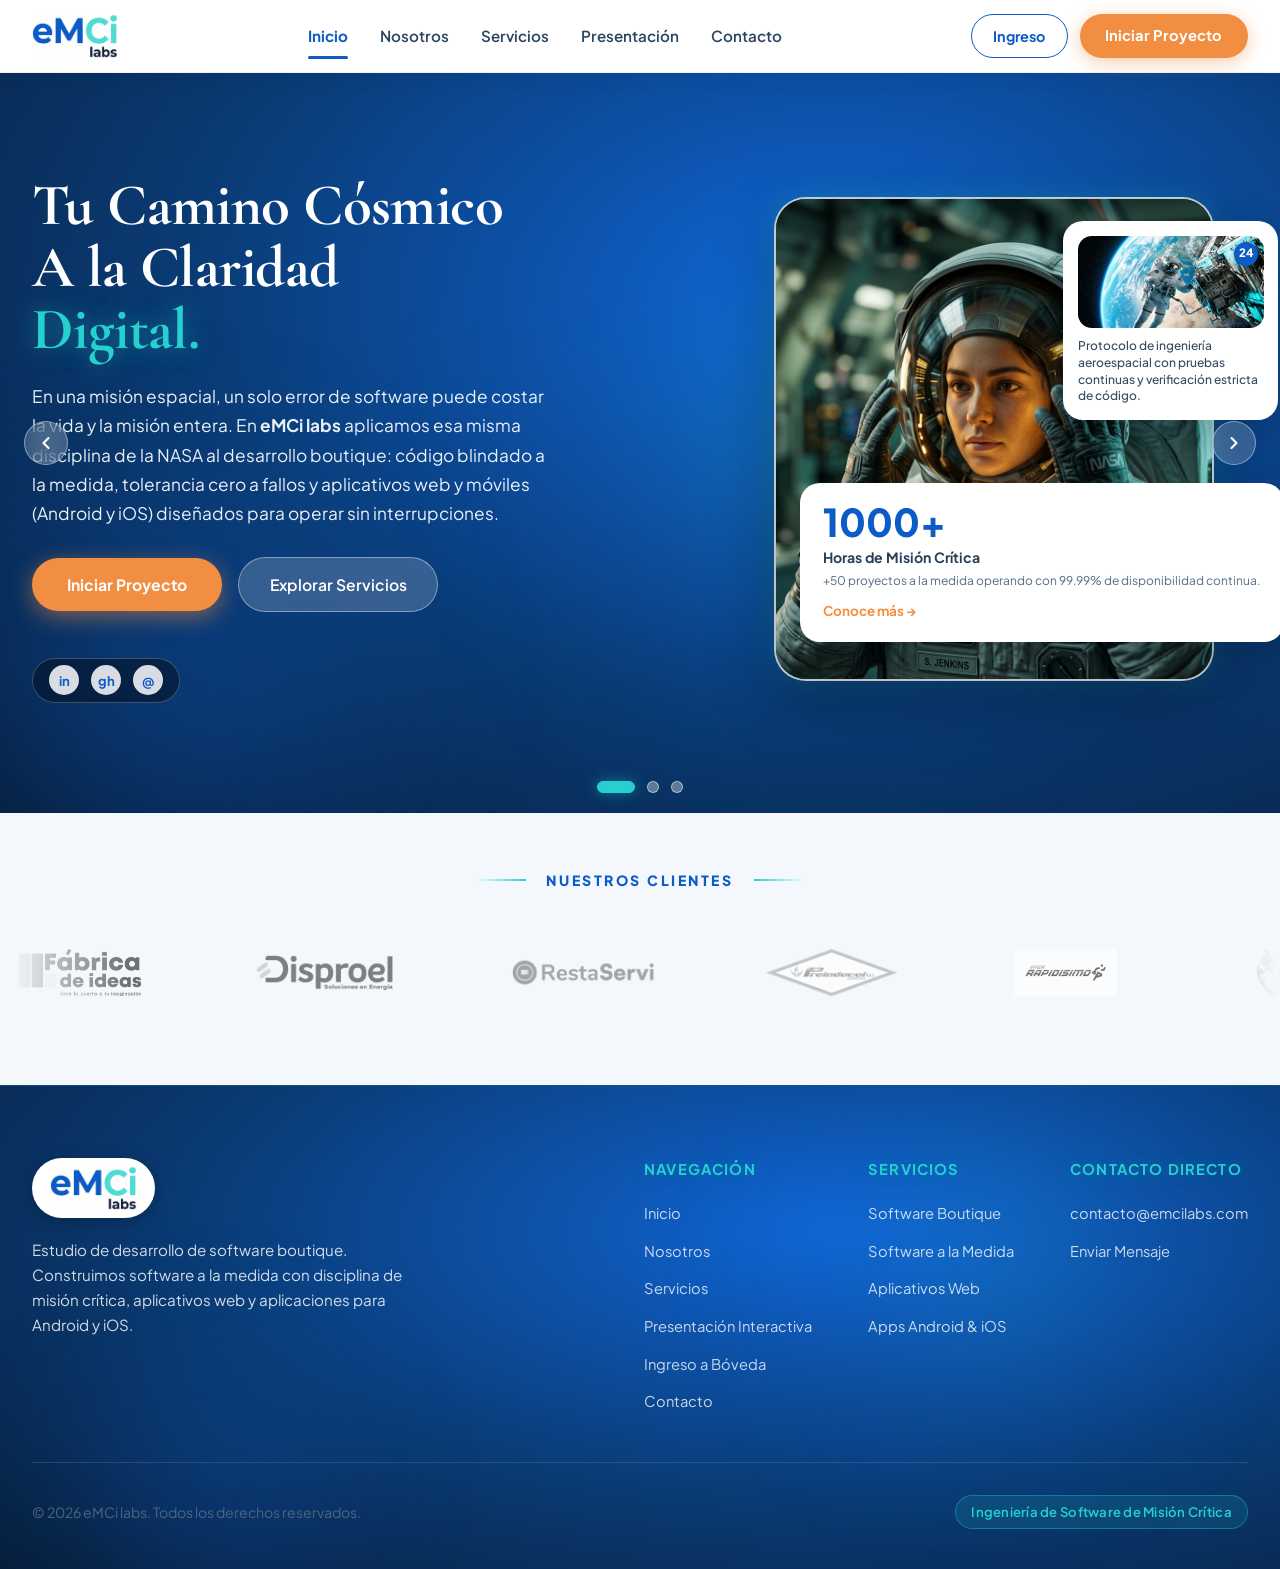
==== index.html @ bc1a3d53 "Initial commit: mclabs project files" ====
<!DOCTYPE html>
<html lang="es">
<head>
  <meta charset="UTF-8">
  <meta name="viewport" content="width=device-width, initial-scale=1.0">
  <title>eMCi labs | Tu Camino Cósmico Hacia la Claridad Digital</title>
  <meta name="description" content="Estudio de desarrollo de software boutique con estándares de misión crítica tipo NASA: desarrollo a la medida, aplicativos web y aplicaciones para Android y iOS.">
  
  <!-- Favicon -->
  <link rel="icon" type="image/png" href="assets/images/logo-tight.png">

  <!-- Google Fonts: Cormorant Garamond & Plus Jakarta Sans -->
  <link rel="preconnect" href="https://fonts.googleapis.com">
  <link rel="preconnect" href="https://fonts.gstatic.com" crossorigin>
  <link href="https://fonts.googleapis.com/css2?family=Cormorant+Garamond:ital,wght@0,600;0,700;1,400;1,600&family=Plus+Jakarta+Sans:wght@400;500;600;700;800&display=swap" rel="stylesheet">

  <!-- Hoja de estilos modular -->
  <link rel="stylesheet" href="css/styles.css">
</head>
<body>

  <!-- ==========================================
       PARTE 1: NAVEGADOR FLOTANTE (Ancho Completo)
       ========================================== -->
  <header class="site-header">
    <div class="header-container">
      <a href="index.html" class="brand-logo-pill" aria-label="eMCi labs Inicio">
        <img src="assets/images/logo-tight.png" alt="eMCi labs Logo" width="160" height="42">
      </a>

      <nav class="nav-pill-group" aria-label="Navegación principal">
        <a href="index.html" class="nav-link active">Inicio</a>
        <a href="about.html" class="nav-link">Nosotros</a>
        <a href="services.html" class="nav-link">Servicios</a>
        <a href="presentacion.html" class="nav-link">Presentación</a>
        <a href="contact.html" class="nav-link">Contacto</a>
      </nav>

      <div class="nav-cta">
        <a href="login.html" class="btn-header-login">Ingreso</a>
        <a href="contact.html" class="btn-header-warm">Iniciar Proyecto</a>
        <button class="mobile-toggle" aria-label="Abrir menú" aria-expanded="false">
          <span></span><span></span><span></span>
        </button>
      </div>
    </div>
  </header>

  <main>
    <!-- ==========================================
         PARTE 2: HERO SECTION A PANTALLA COMPLETA
         (Fondo azul y cian del logo de eMCi labs, de borde a borde)
         ========================================== -->
    <section class="hero-full-screen" aria-label="Hero Carousel">
      
      <!-- Controles de Flecha Slider -->
      <button class="slider-arrow-btn slider-btn-prev" aria-label="Slide anterior">
        <svg width="20" height="20" viewBox="0 0 24 24" fill="none" stroke="currentColor" stroke-width="2.5" stroke-linecap="round" stroke-linejoin="round">
          <polyline points="15 18 9 12 15 6"></polyline>
        </svg>
      </button>

      <button class="slider-arrow-btn slider-btn-next" aria-label="Siguiente slide">
        <svg width="20" height="20" viewBox="0 0 24 24" fill="none" stroke="currentColor" stroke-width="2.5" stroke-linecap="round" stroke-linejoin="round">
          <polyline points="9 18 15 12 9 6"></polyline>
        </svg>
      </button>

      <!-- Slider Track -->
      <div class="hero-slider-track">

        <!-- SLIDE 1: Disciplina Espacial NASA (Tu Camino Cósmico) -->
        <div class="hero-slide active" data-index="0">
          <div class="container">
            <div class="hero-grid">
              
              <!-- Columna Izquierda: Tipografía Editorial & Colores del Logo -->
              <div class="hero-text-block">
                <h1 class="hero-editorial-headline">
                  <span>Tu Camino Cósmico</span>
                  <span>A la Claridad <span class="highlight-cyan">Digital.</span></span>
                </h1>

                <p class="hero-description">
                  En una misión espacial, un solo error de software puede costar la vida y la misión entera. En <strong>eMCi labs</strong> aplicamos esa misma disciplina de la NASA al desarrollo boutique: código blindado a la medida, tolerancia cero a fallos y aplicativos web y móviles (Android y iOS) diseñados para operar sin interrupciones.
                </p>

                <div class="hero-actions">
                  <a href="contact.html" class="btn-primary-warm">Iniciar Proyecto</a>
                  <a href="services.html" class="btn-glass-light">Explorar Servicios</a>
                </div>

                <!-- Píldora Flotante Inferior Izquierda con Canales Directos -->
                <div class="hero-social-pill">
                  <a href="https://linkedin.com" target="_blank" rel="noopener" class="social-circle-link" title="LinkedIn">in</a>
                  <a href="https://github.com" target="_blank" rel="noopener" class="social-circle-link" title="GitHub">gh</a>
                  <a href="mailto:contacto@emcilabs.com" class="social-circle-link" title="Email directo">@</a>
                </div>
              </div>

              <!-- Columna Derecha: Astronauta & Tarjetas Flotantes -->
              <div class="hero-visual-stage">
                
                <!-- Floating Card Superior Derecha: Spacewalk + Badge 24 -->
                <div class="glass-floating-card card-top-right">
                  <div class="card-top-right-inner">
                    <div class="card-thumb-wrapper">
                      <img src="assets/images/space-thumb.jpg" alt="Misión Espacial NASA" width="180" height="92">
                      <span class="card-badge-counter">24</span>
                    </div>
                    <p class="card-desc">Protocolo de ingeniería aeroespacial con pruebas continuas y verificación estricta de código.</p>
                  </div>
                </div>

                <!-- Astronauta en Traje Blanco y Manos en Casco -->
                <div class="astronaut-frame">
                  <img src="assets/images/hero-astronaut.jpg" alt="Ingeniería y Desarrollo de Software Boutique con Estándares NASA" width="440" height="480">
                </div>

                <!-- Floating Card Inferior Derecha: 1000+ Stat -->
                <div class="glass-floating-card card-bottom-right">
                  <div class="card-stat-number">1000+</div>
                  <div class="card-stat-label">Horas de Misión Crítica</div>
                  <p class="card-stat-desc">+50 proyectos a la medida operando con 99.99% de disponibilidad continua.</p>
                  <a href="about.html" class="card-stat-link">Conoce más →</a>
                </div>

              </div>

            </div>
          </div>
        </div>

        <!-- SLIDE 2: ¿Qué es Ingeniería Boutique? -->
        <div class="hero-slide" data-index="1">
          <div class="container">
            <div class="hero-grid">
              
              <!-- Columna Izquierda: Definición e Impacto de Ingeniería Boutique -->
              <div class="hero-text-block">
                <h1 class="hero-editorial-headline">
                  <span>¿Qué es la</span>
                  <span>Ingeniería <span class="highlight-cyan">Boutique?</span></span>
                </h1>

                <p class="hero-description">
                  A diferencia de las 'fábricas de software' masivas con plantillas genéricas y alta rotación de desarrolladores juniors, la <strong>ingeniería boutique</strong> es desarrollo artesanal de alto calibre: arquitectura diseñada desde cero para tu negocio, ingenieros senior asignados directamente a tu visión, código limpio sin deuda técnica y total soberanía de tu propiedad intelectual.
                </p>

                <div class="hero-actions">
                  <a href="about.html" class="btn-primary-warm">Conocer el Modelo</a>
                  <a href="services.html" class="btn-glass-light">Ver Servicios</a>
                </div>

                <!-- Píldora Flotante Inferior Izquierda con Canales Directos -->
                <div class="hero-social-pill">
                  <a href="https://linkedin.com" target="_blank" rel="noopener" class="social-circle-link" title="LinkedIn">in</a>
                  <a href="https://github.com" target="_blank" rel="noopener" class="social-circle-link" title="GitHub">gh</a>
                  <a href="mailto:contacto@emcilabs.com" class="social-circle-link" title="Email directo">@</a>
                </div>
              </div>

              <!-- Columna Derecha: Arquitectura Boutique & Tarjetas Flotantes -->
              <div class="hero-visual-stage">
                
                <!-- Floating Card Superior Derecha: Atención 1 a 1 -->
                <div class="glass-floating-card card-top-right">
                  <div class="card-top-right-inner">
                    <div class="card-thumb-wrapper">
                      <img src="assets/images/landing-mockup.jpg" alt="Artesanía y Arquitectura de Software" width="180" height="92">
                      <span class="card-badge-counter">1:1</span>
                    </div>
                    <p class="card-desc">Atención directa y exclusiva: sin intermediarios ni tercerización oculta.</p>
                  </div>
                </div>

                <!-- Imagen Representativa: Arquitectura Boutique de Software -->
                <div class="astronaut-frame">
                  <img src="assets/images/hero-boutique.jpg" alt="Ingeniería Boutique de Software eMCi labs" width="440" height="480">
                </div>

                <!-- Floating Card Inferior Derecha: 100% Senior -->
                <div class="glass-floating-card card-bottom-right">
                  <div class="card-stat-number">100%</div>
                  <div class="card-stat-label">Talento Senior Dedicado</div>
                  <p class="card-stat-desc">Arquitecturas concebidas para escalar a millones de usuarios sin reescribir código.</p>
                  <a href="about.html" class="card-stat-link">Explorar Diferenciadores →</a>
                </div>

              </div>

            </div>
          </div>
        </div>

        <!-- SLIDE 3: Laboratorio de Creación de Aplicaciones -->
        <div class="hero-slide" data-index="2">
          <div class="container">
            <div class="hero-grid">
              
              <!-- Columna Izquierda: Laboratorio de Creación & Experimentación -->
              <div class="hero-text-block">
                <h1 class="hero-editorial-headline">
                  <span>Laboratorio de</span>
                  <span>Creación de <span class="highlight-cyan">Aplicaciones.</span></span>
                </h1>

                <p class="hero-description">
                  En <strong>eMCi labs</strong> funcionamos como un laboratorio vivo de programación avanzada: investigamos, prototipamos y forjamos aplicaciones móviles (Android e iOS) y plataformas web interactivas. Convertimos requerimientos de alta complejidad en productos digitales estables, veloces y listos para producción.
                </p>

                <div class="hero-actions">
                  <a href="contact.html" class="btn-primary-warm">Crear mi Aplicación</a>
                  <a href="services.html" class="btn-glass-light">Nuestras Tecnologías</a>
                </div>

                <!-- Píldora Flotante Inferior Izquierda con Canales Directos -->
                <div class="hero-social-pill">
                  <a href="https://linkedin.com" target="_blank" rel="noopener" class="social-circle-link" title="LinkedIn">in</a>
                  <a href="https://github.com" target="_blank" rel="noopener" class="social-circle-link" title="GitHub">gh</a>
                  <a href="mailto:contacto@emcilabs.com" class="social-circle-link" title="Email directo">@</a>
                </div>
              </div>

              <!-- Columna Derecha: Laboratorio de Programación & Visual Stage -->
              <div class="hero-visual-stage">
                
                <!-- Floating Card Superior Derecha: Mobile & Code Lab -->
                <div class="glass-floating-card card-top-right">
                  <div class="card-top-right-inner">
                    <div class="card-thumb-wrapper">
                      <img src="assets/images/lab-thumb.jpg" alt="Laboratorio de Aplicaciones Móviles" width="180" height="92">
                      <span class="card-badge-counter">LAB</span>
                    </div>
                    <p class="card-desc">Prototipado rápido y arquitecturas reactivas en entornos nativos e híbridos.</p>
                  </div>
                </div>

                <!-- Imagen Representativa: Laboratorio de Software eMCi labs -->
                <div class="astronaut-frame">
                  <img src="assets/images/hero-lab.jpg" alt="Laboratorio de Creación de Aplicaciones eMCi labs" width="440" height="480">
                </div>

                <!-- Floating Card Inferior Derecha: 10x Velocidad & Calidad -->
                <div class="glass-floating-card card-bottom-right">
                  <div class="card-stat-number">10x</div>
                  <div class="card-stat-label">Ciclo de Prototipado</div>
                  <p class="card-stat-desc">De la hipótesis al aplicativo funcional con pruebas unitarias y de estrés automatizadas.</p>
                  <a href="services.html" class="card-stat-link">Explorar Laboratorio →</a>
                </div>

              </div>

            </div>
          </div>
        </div>

      </div>

      <!-- Indicadores de Posición (Dots) -->
      <div class="slider-dots-container" role="tablist" aria-label="Diapositivas de Hero">
        <button class="slider-dot active" data-slide="0" role="tab" aria-selected="true" aria-label="Slide 1: Tu Camino Cósmico"></button>
        <button class="slider-dot" data-slide="1" role="tab" aria-selected="false" aria-label="Slide 2: ¿Qué es Ingeniería Boutique?"></button>
        <button class="slider-dot" data-slide="2" role="tab" aria-selected="false" aria-label="Slide 3: Laboratorio de Creación de Aplicaciones"></button>
      </div>

    </section>

    <!-- ==========================================
         PARTE 3: NUESTROS CLIENTES (6 logos de assets/logos/)
         ========================================== -->
    <section id="clients" class="clients-section">
      <div class="container">
        <div class="clients-title">NUESTROS CLIENTES</div>
      </div>

      <!-- Infinite Sliding Track de lado a lado -->
      <div class="clients-slider-wrapper" aria-label="Clientes y Alianzas de eMCi labs">
        <div class="clients-track">
          <!-- Primer grupo de 6 logos -->
          <div class="clients-group">
            <div class="client-card" title="Fábrica de Ideas">
              <img src="assets/logos/logo1.png" alt="Fábrica de Ideas" loading="lazy">
            </div>
            <div class="client-card" title="Disproel">
              <img src="assets/logos/logo2.png" alt="Disproel" loading="lazy">
            </div>
            <div class="client-card" title="RestaServi">
              <img src="assets/logos/logo3.png" alt="RestaServi" loading="lazy">
            </div>
            <div class="client-card" title="Preinducol">
              <img src="assets/logos/logo4.png" alt="Preinducol" loading="lazy">
            </div>
            <div class="client-card" title="Rapidísimo">
              <img src="assets/logos/logo5.png" alt="Rapidísimo" loading="lazy">
            </div>
            <div class="client-card" title="Soberana">
              <img src="assets/logos/logo6.jpg" alt="Soberana" loading="lazy">
            </div>
          </div>

          <!-- Segundo grupo idéntico para loop continuo sin saltos -->
          <div class="clients-group" aria-hidden="true">
            <div class="client-card" title="Fábrica de Ideas">
              <img src="assets/logos/logo1.png" alt="Fábrica de Ideas" loading="lazy">
            </div>
            <div class="client-card" title="Disproel">
              <img src="assets/logos/logo2.png" alt="Disproel" loading="lazy">
            </div>
            <div class="client-card" title="RestaServi">
              <img src="assets/logos/logo3.png" alt="RestaServi" loading="lazy">
            </div>
            <div class="client-card" title="Preinducol">
              <img src="assets/logos/logo4.png" alt="Preinducol" loading="lazy">
            </div>
            <div class="client-card" title="Rapidísimo">
              <img src="assets/logos/logo5.png" alt="Rapidísimo" loading="lazy">
            </div>
            <div class="client-card" title="Soberana">
              <img src="assets/logos/logo6.jpg" alt="Soberana" loading="lazy">
            </div>
          </div>
        </div>
      </div>
    </section>
  </main>

  <!-- ==========================================
       PARTE 4: FOOTER (Limpio y corporativo)
       ========================================== -->
  <footer class="site-footer">
    <div class="container">
      <div class="footer-top">
        <div class="footer-brand">
          <a href="index.html" class="brand-logo-pill" aria-label="eMCi labs Inicio">
            <img src="assets/images/logo-tight.png" alt="eMCi labs Logo" width="150" height="40">
          </a>
          <p>Estudio de desarrollo de software boutique. Construimos software a la medida con disciplina de misión crítica, aplicativos web y aplicaciones para Android y iOS.</p>
        </div>

        <div class="footer-links-group">
          <div class="footer-col">
            <h5>Navegación</h5>
            <ul>
              <li><a href="index.html">Inicio</a></li>
              <li><a href="about.html">Nosotros</a></li>
              <li><a href="services.html">Servicios</a></li>
              <li><a href="presentacion.html">Presentación Interactiva</a></li>
              <li><a href="login.html">Ingreso a Bóveda</a></li>
              <li><a href="contact.html">Contacto</a></li>
            </ul>
          </div>

          <div class="footer-col">
            <h5>Servicios</h5>
            <ul>
              <li><a href="services.html">Software Boutique</a></li>
              <li><a href="services.html">Software a la Medida</a></li>
              <li><a href="services.html">Aplicativos Web</a></li>
              <li><a href="services.html">Apps Android &amp; iOS</a></li>
            </ul>
          </div>

          <div class="footer-col">
            <h5>Contacto Directo</h5>
            <ul>
              <li><a href="mailto:contacto@emcilabs.com">contacto@emcilabs.com</a></li>
              <li><a href="contact.html">Enviar Mensaje</a></li>
            </ul>
          </div>
        </div>
      </div>

      <div class="footer-bottom">
        <p>&copy; 2026 eMCi labs. Todos los derechos reservados.</p>
        <div class="footer-badge">
          Ingeniería de Software de Misión Crítica
        </div>
      </div>
    </div>
  </footer>

  <script defer src="js/main.js"></script>
</body>
</html>
---- css/styles.css ----
/* ==========================================================================
   eMCi labs - Master Modular Stylesheet
   Importing each module cleanly and separately
   ========================================================================== */

@import './variables.css';
@import './base.css';
@import './navbar.css';
@import './hero.css';
@import './clients.css';
@import './about.css';
@import './services.css';
@import './contact.css';
@import './footer.css';
@import './portal.css';
@import './presentations.css';
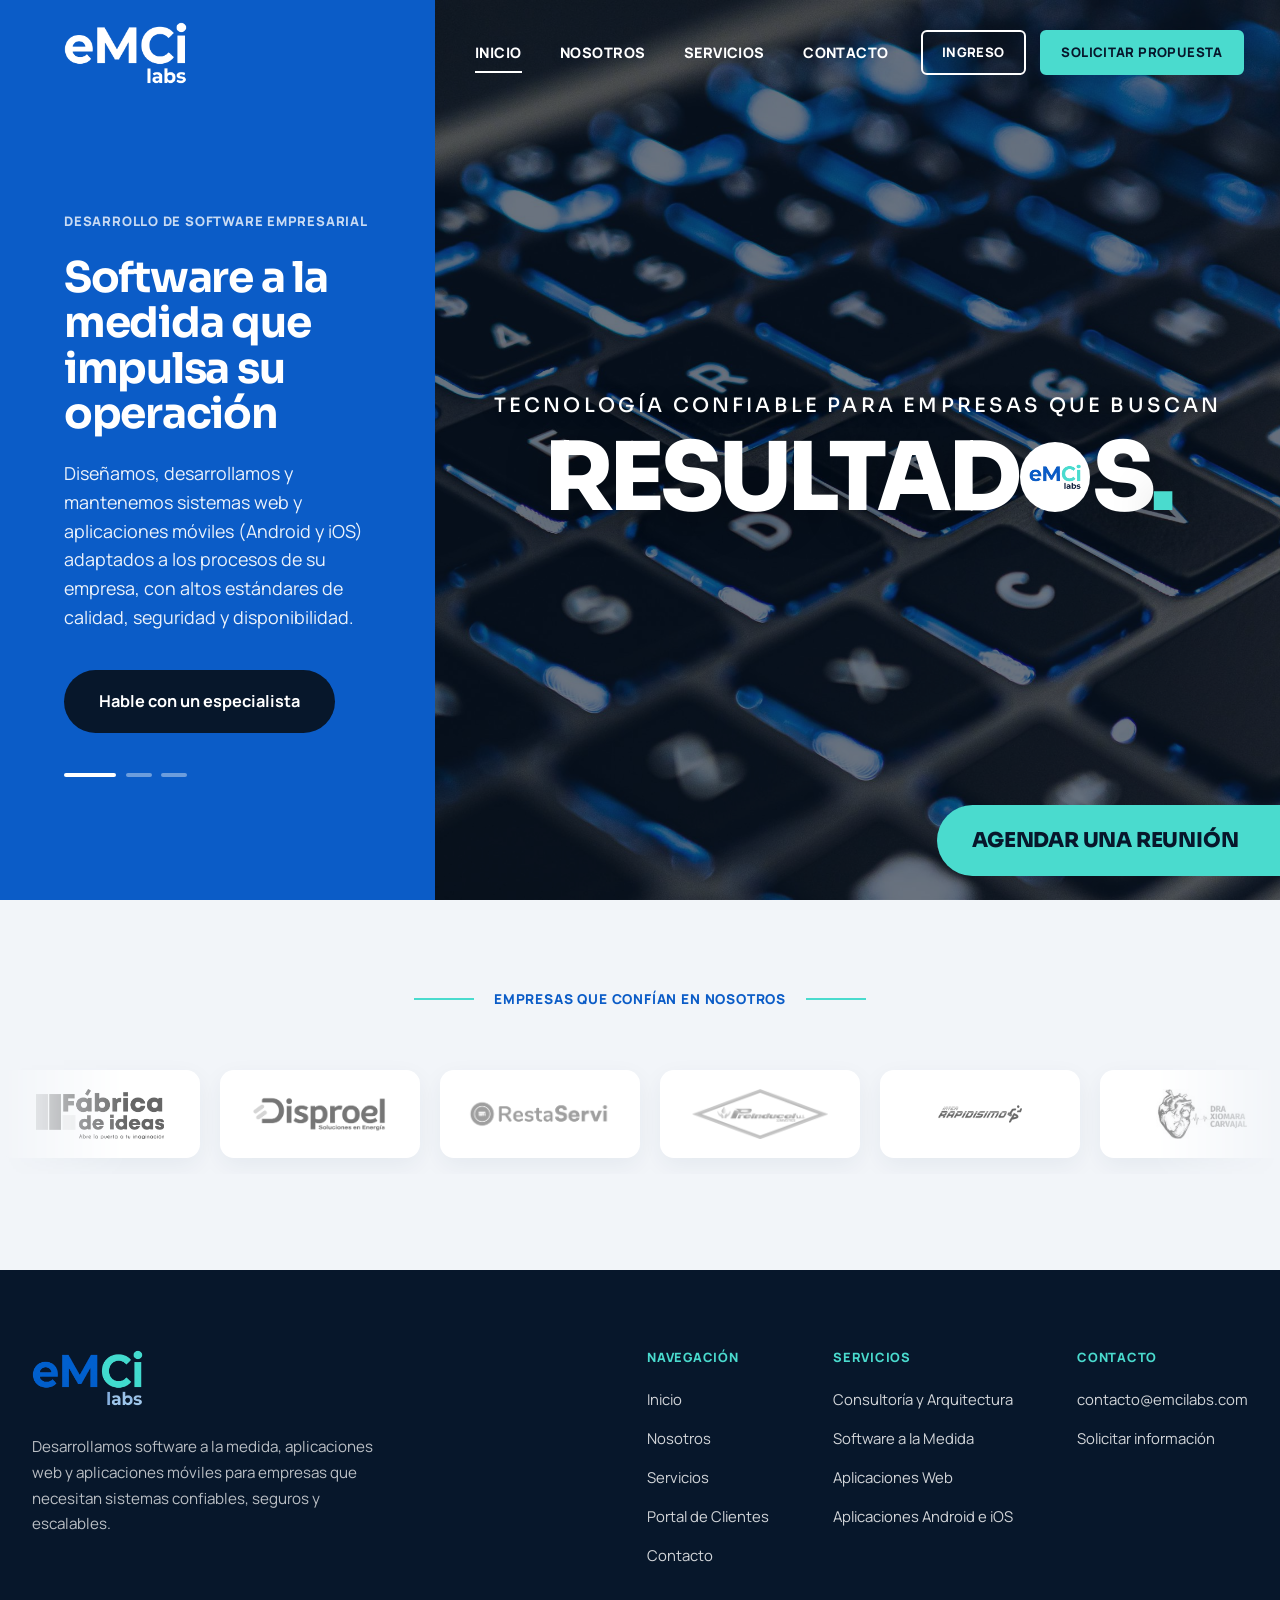
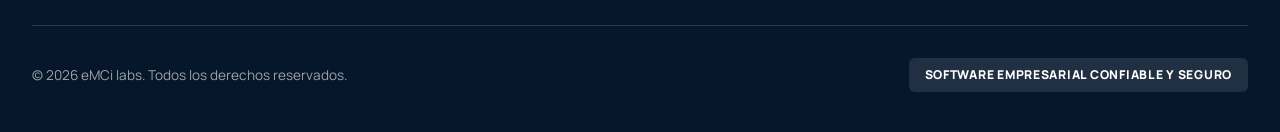
==== commit 87933433: "1" ====
--- a/index.html
+++ b/index.html
@@ -3,42 +3,38 @@
 <head>
   <meta charset="UTF-8">
   <meta name="viewport" content="width=device-width, initial-scale=1.0">
-  <title>eMCi labs | Tu Camino Cósmico Hacia la Claridad Digital</title>
-  <meta name="description" content="Estudio de desarrollo de software boutique con estándares de misión crítica tipo NASA: desarrollo a la medida, aplicativos web y aplicaciones para Android y iOS.">
+  <title>eMCi labs | Desarrollo de Software Empresarial a la Medida</title>
+  <meta name="description" content="eMCi labs desarrolla software a la medida, aplicaciones web y aplicaciones móviles (Android y iOS) para empresas que necesitan sistemas confiables, seguros y escalables.">
   
   <!-- Favicon -->
   <link rel="icon" type="image/png" href="assets/images/logo-tight.png">
 
-  <!-- Google Fonts: Cormorant Garamond & Plus Jakarta Sans -->
+  <!-- Google Fonts: Sora (display) & Manrope (texto) -->
   <link rel="preconnect" href="https://fonts.googleapis.com">
   <link rel="preconnect" href="https://fonts.gstatic.com" crossorigin>
-  <link href="https://fonts.googleapis.com/css2?family=Cormorant+Garamond:ital,wght@0,600;0,700;1,400;1,600&family=Plus+Jakarta+Sans:wght@400;500;600;700;800&display=swap" rel="stylesheet">
+  <link href="https://fonts.googleapis.com/css2?family=Sora:wght@200;300;400;500;600;700&family=Manrope:wght@300;400;500;600;700;800&display=swap" rel="stylesheet">
 
   <!-- Hoja de estilos modular -->
   <link rel="stylesheet" href="css/styles.css">
 </head>
 <body>
 
-  <!-- ==========================================
-       PARTE 1: NAVEGADOR FLOTANTE (Ancho Completo)
-       ========================================== -->
-  <header class="site-header">
+  <header class="site-header site-header--split">
     <div class="header-container">
       <a href="index.html" class="brand-logo-pill" aria-label="eMCi labs Inicio">
-        <img src="assets/images/logo-tight.png" alt="eMCi labs Logo" width="160" height="42">
+        <img class="logo-img logo-for-dark" src="assets/images/logo-blanco.png" alt="eMCi labs" width="800" height="402"><img class="logo-img logo-for-light" src="assets/images/logo-claro.png" alt="" aria-hidden="true" width="800" height="396">
       </a>
 
       <nav class="nav-pill-group" aria-label="Navegación principal">
         <a href="index.html" class="nav-link active">Inicio</a>
         <a href="about.html" class="nav-link">Nosotros</a>
         <a href="services.html" class="nav-link">Servicios</a>
-        <a href="presentacion.html" class="nav-link">Presentación</a>
         <a href="contact.html" class="nav-link">Contacto</a>
       </nav>
 
       <div class="nav-cta">
         <a href="login.html" class="btn-header-login">Ingreso</a>
-        <a href="contact.html" class="btn-header-warm">Iniciar Proyecto</a>
+        <a href="contact.html" class="btn-header">Solicitar Propuesta</a>
         <button class="mobile-toggle" aria-label="Abrir menú" aria-expanded="false">
           <span></span><span></span><span></span>
         </button>
@@ -48,220 +44,78 @@
 
   <main>
     <!-- ==========================================
-         PARTE 2: HERO SECTION A PANTALLA COMPLETA
-         (Fondo azul y cian del logo de eMCi labs, de borde a borde)
+         PARTE 1: HERO DIVIDIDO
+         Panel azul con el mensaje (izquierda) + foto con frase protagonista y esfera (derecha)
          ========================================== -->
-    <section class="hero-full-screen" aria-label="Hero Carousel">
-      
-      <!-- Controles de Flecha Slider -->
-      <button class="slider-arrow-btn slider-btn-prev" aria-label="Slide anterior">
-        <svg width="20" height="20" viewBox="0 0 24 24" fill="none" stroke="currentColor" stroke-width="2.5" stroke-linecap="round" stroke-linejoin="round">
-          <polyline points="15 18 9 12 15 6"></polyline>
-        </svg>
-      </button>
-
-      <button class="slider-arrow-btn slider-btn-next" aria-label="Siguiente slide">
-        <svg width="20" height="20" viewBox="0 0 24 24" fill="none" stroke="currentColor" stroke-width="2.5" stroke-linecap="round" stroke-linejoin="round">
-          <polyline points="9 18 15 12 9 6"></polyline>
-        </svg>
-      </button>
-
-      <!-- Slider Track -->
-      <div class="hero-slider-track">
-
-        <!-- SLIDE 1: Disciplina Espacial NASA (Tu Camino Cósmico) -->
-        <div class="hero-slide active" data-index="0">
-          <div class="container">
-            <div class="hero-grid">
-              
-              <!-- Columna Izquierda: Tipografía Editorial & Colores del Logo -->
-              <div class="hero-text-block">
-                <h1 class="hero-editorial-headline">
-                  <span>Tu Camino Cósmico</span>
-                  <span>A la Claridad <span class="highlight-cyan">Digital.</span></span>
-                </h1>
-
-                <p class="hero-description">
-                  En una misión espacial, un solo error de software puede costar la vida y la misión entera. En <strong>eMCi labs</strong> aplicamos esa misma disciplina de la NASA al desarrollo boutique: código blindado a la medida, tolerancia cero a fallos y aplicativos web y móviles (Android y iOS) diseñados para operar sin interrupciones.
-                </p>
-
-                <div class="hero-actions">
-                  <a href="contact.html" class="btn-primary-warm">Iniciar Proyecto</a>
-                  <a href="services.html" class="btn-glass-light">Explorar Servicios</a>
-                </div>
-
-                <!-- Píldora Flotante Inferior Izquierda con Canales Directos -->
-                <div class="hero-social-pill">
-                  <a href="https://linkedin.com" target="_blank" rel="noopener" class="social-circle-link" title="LinkedIn">in</a>
-                  <a href="https://github.com" target="_blank" rel="noopener" class="social-circle-link" title="GitHub">gh</a>
-                  <a href="mailto:contacto@emcilabs.com" class="social-circle-link" title="Email directo">@</a>
-                </div>
+    <section class="hero-full-screen hero-split" aria-label="Hero Carousel">
+
+      <!-- Panel de color: mensajes rotativos -->
+      <div class="hero-panel">
+        <div class="hero-slider-track">
+
+          <!-- SLIDE 1 -->
+          <div class="hero-slide active" data-index="0">
+            <div class="hero-text-block">
+              <p class="hero-eyebrow">Desarrollo de software empresarial</p>
+              <h1 class="hero-editorial-headline">Software a la medida que impulsa su operación</h1>
+              <p class="hero-description">
+                Diseñamos, desarrollamos y mantenemos sistemas web y aplicaciones móviles (Android y iOS) adaptados a los procesos de su empresa, con altos estándares de calidad, seguridad y disponibilidad.
+              </p>
+              <div class="hero-actions">
+                <a href="contact.html" class="btn-primary-warm">Hable con un especialista</a>
               </div>
-
-              <!-- Columna Derecha: Astronauta & Tarjetas Flotantes -->
-              <div class="hero-visual-stage">
-                
-                <!-- Floating Card Superior Derecha: Spacewalk + Badge 24 -->
-                <div class="glass-floating-card card-top-right">
-                  <div class="card-top-right-inner">
-                    <div class="card-thumb-wrapper">
-                      <img src="assets/images/space-thumb.jpg" alt="Misión Espacial NASA" width="180" height="92">
-                      <span class="card-badge-counter">24</span>
-                    </div>
-                    <p class="card-desc">Protocolo de ingeniería aeroespacial con pruebas continuas y verificación estricta de código.</p>
-                  </div>
-                </div>
-
-                <!-- Astronauta en Traje Blanco y Manos en Casco -->
-                <div class="astronaut-frame">
-                  <img src="assets/images/hero-astronaut.jpg" alt="Ingeniería y Desarrollo de Software Boutique con Estándares NASA" width="440" height="480">
-                </div>
-
-                <!-- Floating Card Inferior Derecha: 1000+ Stat -->
-                <div class="glass-floating-card card-bottom-right">
-                  <div class="card-stat-number">1000+</div>
-                  <div class="card-stat-label">Horas de Misión Crítica</div>
-                  <p class="card-stat-desc">+50 proyectos a la medida operando con 99.99% de disponibilidad continua.</p>
-                  <a href="about.html" class="card-stat-link">Conoce más →</a>
-                </div>
-
+            </div>
+          </div>
+
+          <!-- SLIDE 2 -->
+          <div class="hero-slide" data-index="1">
+            <div class="hero-text-block">
+              <p class="hero-eyebrow">Equipo senior dedicado</p>
+              <h1 class="hero-editorial-headline">Un equipo experto enfocado en su proyecto</h1>
+              <p class="hero-description">
+                Cada proyecto cuenta con ingenieros senior asignados y un líder técnico como punto de contacto directo. Su empresa conserva la propiedad total del código fuente y la documentación.
+              </p>
+              <div class="hero-actions">
+                <a href="about.html" class="btn-primary-warm">Conozca nuestro modelo</a>
               </div>
-
-            </div>
-          </div>
-        </div>
-
-        <!-- SLIDE 2: ¿Qué es Ingeniería Boutique? -->
-        <div class="hero-slide" data-index="1">
-          <div class="container">
-            <div class="hero-grid">
-              
-              <!-- Columna Izquierda: Definición e Impacto de Ingeniería Boutique -->
-              <div class="hero-text-block">
-                <h1 class="hero-editorial-headline">
-                  <span>¿Qué es la</span>
-                  <span>Ingeniería <span class="highlight-cyan">Boutique?</span></span>
-                </h1>
-
-                <p class="hero-description">
-                  A diferencia de las 'fábricas de software' masivas con plantillas genéricas y alta rotación de desarrolladores juniors, la <strong>ingeniería boutique</strong> es desarrollo artesanal de alto calibre: arquitectura diseñada desde cero para tu negocio, ingenieros senior asignados directamente a tu visión, código limpio sin deuda técnica y total soberanía de tu propiedad intelectual.
-                </p>
-
-                <div class="hero-actions">
-                  <a href="about.html" class="btn-primary-warm">Conocer el Modelo</a>
-                  <a href="services.html" class="btn-glass-light">Ver Servicios</a>
-                </div>
-
-                <!-- Píldora Flotante Inferior Izquierda con Canales Directos -->
-                <div class="hero-social-pill">
-                  <a href="https://linkedin.com" target="_blank" rel="noopener" class="social-circle-link" title="LinkedIn">in</a>
-                  <a href="https://github.com" target="_blank" rel="noopener" class="social-circle-link" title="GitHub">gh</a>
-                  <a href="mailto:contacto@emcilabs.com" class="social-circle-link" title="Email directo">@</a>
-                </div>
+            </div>
+          </div>
+
+          <!-- SLIDE 3 -->
+          <div class="hero-slide" data-index="2">
+            <div class="hero-text-block">
+              <p class="hero-eyebrow">Web · Android · iOS</p>
+              <h1 class="hero-editorial-headline">De la idea a una aplicación lista para producción</h1>
+              <p class="hero-description">
+                Levantamos requerimientos, validamos con prototipos funcionales y entregamos aplicaciones estables, probadas y preparadas para crecer al ritmo de su negocio.
+              </p>
+              <div class="hero-actions">
+                <a href="contact.html" class="btn-primary-warm">Solicitar una propuesta</a>
               </div>
-
-              <!-- Columna Derecha: Arquitectura Boutique & Tarjetas Flotantes -->
-              <div class="hero-visual-stage">
-                
-                <!-- Floating Card Superior Derecha: Atención 1 a 1 -->
-                <div class="glass-floating-card card-top-right">
-                  <div class="card-top-right-inner">
-                    <div class="card-thumb-wrapper">
-                      <img src="assets/images/landing-mockup.jpg" alt="Artesanía y Arquitectura de Software" width="180" height="92">
-                      <span class="card-badge-counter">1:1</span>
-                    </div>
-                    <p class="card-desc">Atención directa y exclusiva: sin intermediarios ni tercerización oculta.</p>
-                  </div>
-                </div>
-
-                <!-- Imagen Representativa: Arquitectura Boutique de Software -->
-                <div class="astronaut-frame">
-                  <img src="assets/images/hero-boutique.jpg" alt="Ingeniería Boutique de Software eMCi labs" width="440" height="480">
-                </div>
-
-                <!-- Floating Card Inferior Derecha: 100% Senior -->
-                <div class="glass-floating-card card-bottom-right">
-                  <div class="card-stat-number">100%</div>
-                  <div class="card-stat-label">Talento Senior Dedicado</div>
-                  <p class="card-stat-desc">Arquitecturas concebidas para escalar a millones de usuarios sin reescribir código.</p>
-                  <a href="about.html" class="card-stat-link">Explorar Diferenciadores →</a>
-                </div>
-
-              </div>
-
-            </div>
-          </div>
-        </div>
-
-        <!-- SLIDE 3: Laboratorio de Creación de Aplicaciones -->
-        <div class="hero-slide" data-index="2">
-          <div class="container">
-            <div class="hero-grid">
-              
-              <!-- Columna Izquierda: Laboratorio de Creación & Experimentación -->
-              <div class="hero-text-block">
-                <h1 class="hero-editorial-headline">
-                  <span>Laboratorio de</span>
-                  <span>Creación de <span class="highlight-cyan">Aplicaciones.</span></span>
-                </h1>
-
-                <p class="hero-description">
-                  En <strong>eMCi labs</strong> funcionamos como un laboratorio vivo de programación avanzada: investigamos, prototipamos y forjamos aplicaciones móviles (Android e iOS) y plataformas web interactivas. Convertimos requerimientos de alta complejidad en productos digitales estables, veloces y listos para producción.
-                </p>
-
-                <div class="hero-actions">
-                  <a href="contact.html" class="btn-primary-warm">Crear mi Aplicación</a>
-                  <a href="services.html" class="btn-glass-light">Nuestras Tecnologías</a>
-                </div>
-
-                <!-- Píldora Flotante Inferior Izquierda con Canales Directos -->
-                <div class="hero-social-pill">
-                  <a href="https://linkedin.com" target="_blank" rel="noopener" class="social-circle-link" title="LinkedIn">in</a>
-                  <a href="https://github.com" target="_blank" rel="noopener" class="social-circle-link" title="GitHub">gh</a>
-                  <a href="mailto:contacto@emcilabs.com" class="social-circle-link" title="Email directo">@</a>
-                </div>
-              </div>
-
-              <!-- Columna Derecha: Laboratorio de Programación & Visual Stage -->
-              <div class="hero-visual-stage">
-                
-                <!-- Floating Card Superior Derecha: Mobile & Code Lab -->
-                <div class="glass-floating-card card-top-right">
-                  <div class="card-top-right-inner">
-                    <div class="card-thumb-wrapper">
-                      <img src="assets/images/lab-thumb.jpg" alt="Laboratorio de Aplicaciones Móviles" width="180" height="92">
-                      <span class="card-badge-counter">LAB</span>
-                    </div>
-                    <p class="card-desc">Prototipado rápido y arquitecturas reactivas en entornos nativos e híbridos.</p>
-                  </div>
-                </div>
-
-                <!-- Imagen Representativa: Laboratorio de Software eMCi labs -->
-                <div class="astronaut-frame">
-                  <img src="assets/images/hero-lab.jpg" alt="Laboratorio de Creación de Aplicaciones eMCi labs" width="440" height="480">
-                </div>
-
-                <!-- Floating Card Inferior Derecha: 10x Velocidad & Calidad -->
-                <div class="glass-floating-card card-bottom-right">
-                  <div class="card-stat-number">10x</div>
-                  <div class="card-stat-label">Ciclo de Prototipado</div>
-                  <p class="card-stat-desc">De la hipótesis al aplicativo funcional con pruebas unitarias y de estrés automatizadas.</p>
-                  <a href="services.html" class="card-stat-link">Explorar Laboratorio →</a>
-                </div>
-
-              </div>
-
-            </div>
-          </div>
-        </div>
-
-      </div>
-
-      <!-- Indicadores de Posición (Dots) -->
-      <div class="slider-dots-container" role="tablist" aria-label="Diapositivas de Hero">
-        <button class="slider-dot active" data-slide="0" role="tab" aria-selected="true" aria-label="Slide 1: Tu Camino Cósmico"></button>
-        <button class="slider-dot" data-slide="1" role="tab" aria-selected="false" aria-label="Slide 2: ¿Qué es Ingeniería Boutique?"></button>
-        <button class="slider-dot" data-slide="2" role="tab" aria-selected="false" aria-label="Slide 3: Laboratorio de Creación de Aplicaciones"></button>
+            </div>
+          </div>
+
+        </div>
+
+        <!-- Indicadores de Posición -->
+        <div class="slider-dots-container" role="tablist" aria-label="Diapositivas de Hero">
+          <button class="slider-dot active" data-slide="0" role="tab" aria-selected="true" aria-label="Slide 1: Software a la medida"></button>
+          <button class="slider-dot" data-slide="1" role="tab" aria-selected="false" aria-label="Slide 2: Equipo senior dedicado"></button>
+          <button class="slider-dot" data-slide="2" role="tab" aria-selected="false" aria-label="Slide 3: Aplicaciones web y móviles"></button>
+        </div>
+      </div>
+
+      <!-- Foto con frase protagonista; la "O" es la esfera con el logo -->
+      <div class="hero-visual">
+        <video class="hero-video" autoplay muted loop playsinline preload="auto" poster="assets/images/hero-bg.jpg" aria-hidden="true">
+          <source src="assets/video/hero-2.mp4" type="video/mp4">
+        </video>
+        <div class="hero-statement">
+          <p class="statement-kicker">Tecnología confiable para empresas que buscan</p>
+          <p class="statement-word" aria-label="Resultados.">
+            <span aria-hidden="true">RESULTAD</span><span class="o-circle" aria-hidden="true"><img src="assets/images/logo-claro.png" alt="" width="800" height="396"></span><span aria-hidden="true">S<span class="statement-dot">.</span></span>
+          </p>
+        </div>
       </div>
 
     </section>
@@ -271,7 +125,7 @@
          ========================================== -->
     <section id="clients" class="clients-section">
       <div class="container">
-        <div class="clients-title">NUESTROS CLIENTES</div>
+        <div class="clients-title">Empresas que confían en nosotros</div>
       </div>
 
       <!-- Infinite Sliding Track de lado a lado -->
@@ -333,9 +187,9 @@
       <div class="footer-top">
         <div class="footer-brand">
           <a href="index.html" class="brand-logo-pill" aria-label="eMCi labs Inicio">
-            <img src="assets/images/logo-tight.png" alt="eMCi labs Logo" width="150" height="40">
+            <img class="logo-img" src="assets/images/logo-oscuro.png" alt="eMCi labs" width="800" height="402">
           </a>
-          <p>Estudio de desarrollo de software boutique. Construimos software a la medida con disciplina de misión crítica, aplicativos web y aplicaciones para Android y iOS.</p>
+          <p>Desarrollamos software a la medida, aplicaciones web y aplicaciones móviles para empresas que necesitan sistemas confiables, seguros y escalables.</p>
         </div>
 
         <div class="footer-links-group">
@@ -345,8 +199,7 @@
               <li><a href="index.html">Inicio</a></li>
               <li><a href="about.html">Nosotros</a></li>
               <li><a href="services.html">Servicios</a></li>
-              <li><a href="presentacion.html">Presentación Interactiva</a></li>
-              <li><a href="login.html">Ingreso a Bóveda</a></li>
+              <li><a href="login.html">Portal de Clientes</a></li>
               <li><a href="contact.html">Contacto</a></li>
             </ul>
           </div>
@@ -354,18 +207,18 @@
           <div class="footer-col">
             <h5>Servicios</h5>
             <ul>
-              <li><a href="services.html">Software Boutique</a></li>
+              <li><a href="services.html">Consultoría y Arquitectura</a></li>
               <li><a href="services.html">Software a la Medida</a></li>
-              <li><a href="services.html">Aplicativos Web</a></li>
-              <li><a href="services.html">Apps Android &amp; iOS</a></li>
+              <li><a href="services.html">Aplicaciones Web</a></li>
+              <li><a href="services.html">Aplicaciones Android e iOS</a></li>
             </ul>
           </div>
 
           <div class="footer-col">
-            <h5>Contacto Directo</h5>
+            <h5>Contacto</h5>
             <ul>
               <li><a href="mailto:contacto@emcilabs.com">contacto@emcilabs.com</a></li>
-              <li><a href="contact.html">Enviar Mensaje</a></li>
+              <li><a href="contact.html">Solicitar información</a></li>
             </ul>
           </div>
         </div>
@@ -374,11 +227,16 @@
       <div class="footer-bottom">
         <p>&copy; 2026 eMCi labs. Todos los derechos reservados.</p>
         <div class="footer-badge">
-          Ingeniería de Software de Misión Crítica
+          Software empresarial confiable y seguro
         </div>
       </div>
     </div>
   </footer>
+
+  <!-- Botones flotantes -->
+  <div class="floating-cta">
+    <a href="https://wa.me/573143881262?text=Hola%2C%20quisiera%20agendar%20una%20reuni%C3%B3n%20con%20eMCi%20labs." class="fc-primary" target="_blank" rel="noopener">Agendar una reunión</a>
+  </div>
 
   <script defer src="js/main.js"></script>
 </body>
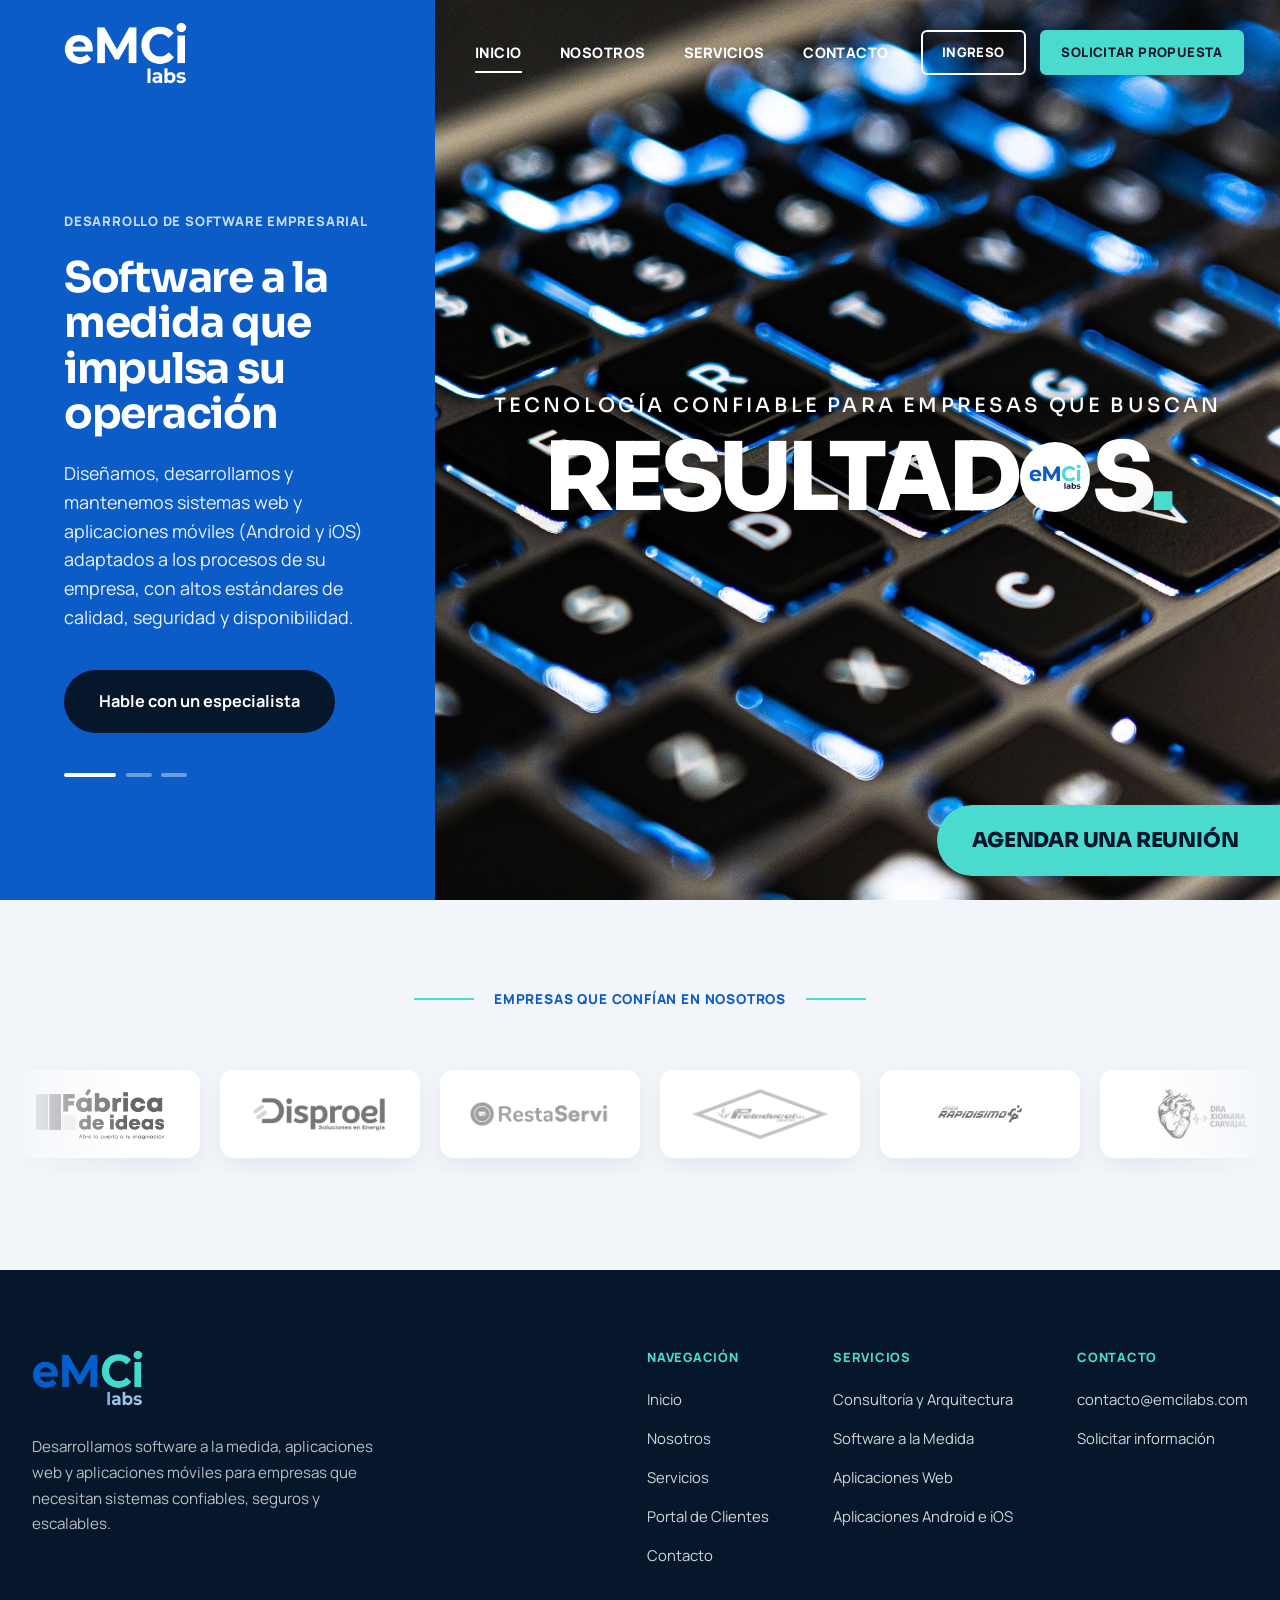
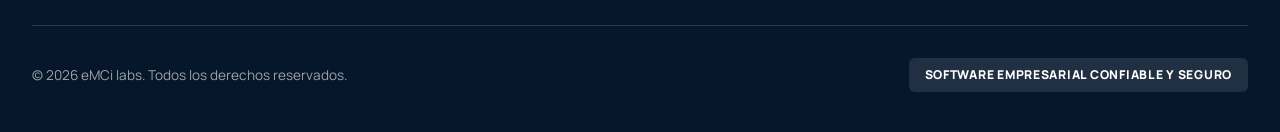
==== commit 959a1080: "2" ====
--- a/index.html
+++ b/index.html
@@ -108,7 +108,7 @@
       <!-- Foto con frase protagonista; la "O" es la esfera con el logo -->
       <div class="hero-visual">
         <video class="hero-video" autoplay muted loop playsinline preload="auto" poster="assets/images/hero-bg.jpg" aria-hidden="true">
-          <source src="assets/video/hero-2.mp4" type="video/mp4">
+          <source src="assets/video/bogota.mp4" type="video/mp4">
         </video>
         <div class="hero-statement">
           <p class="statement-kicker">Tecnología confiable para empresas que buscan</p>
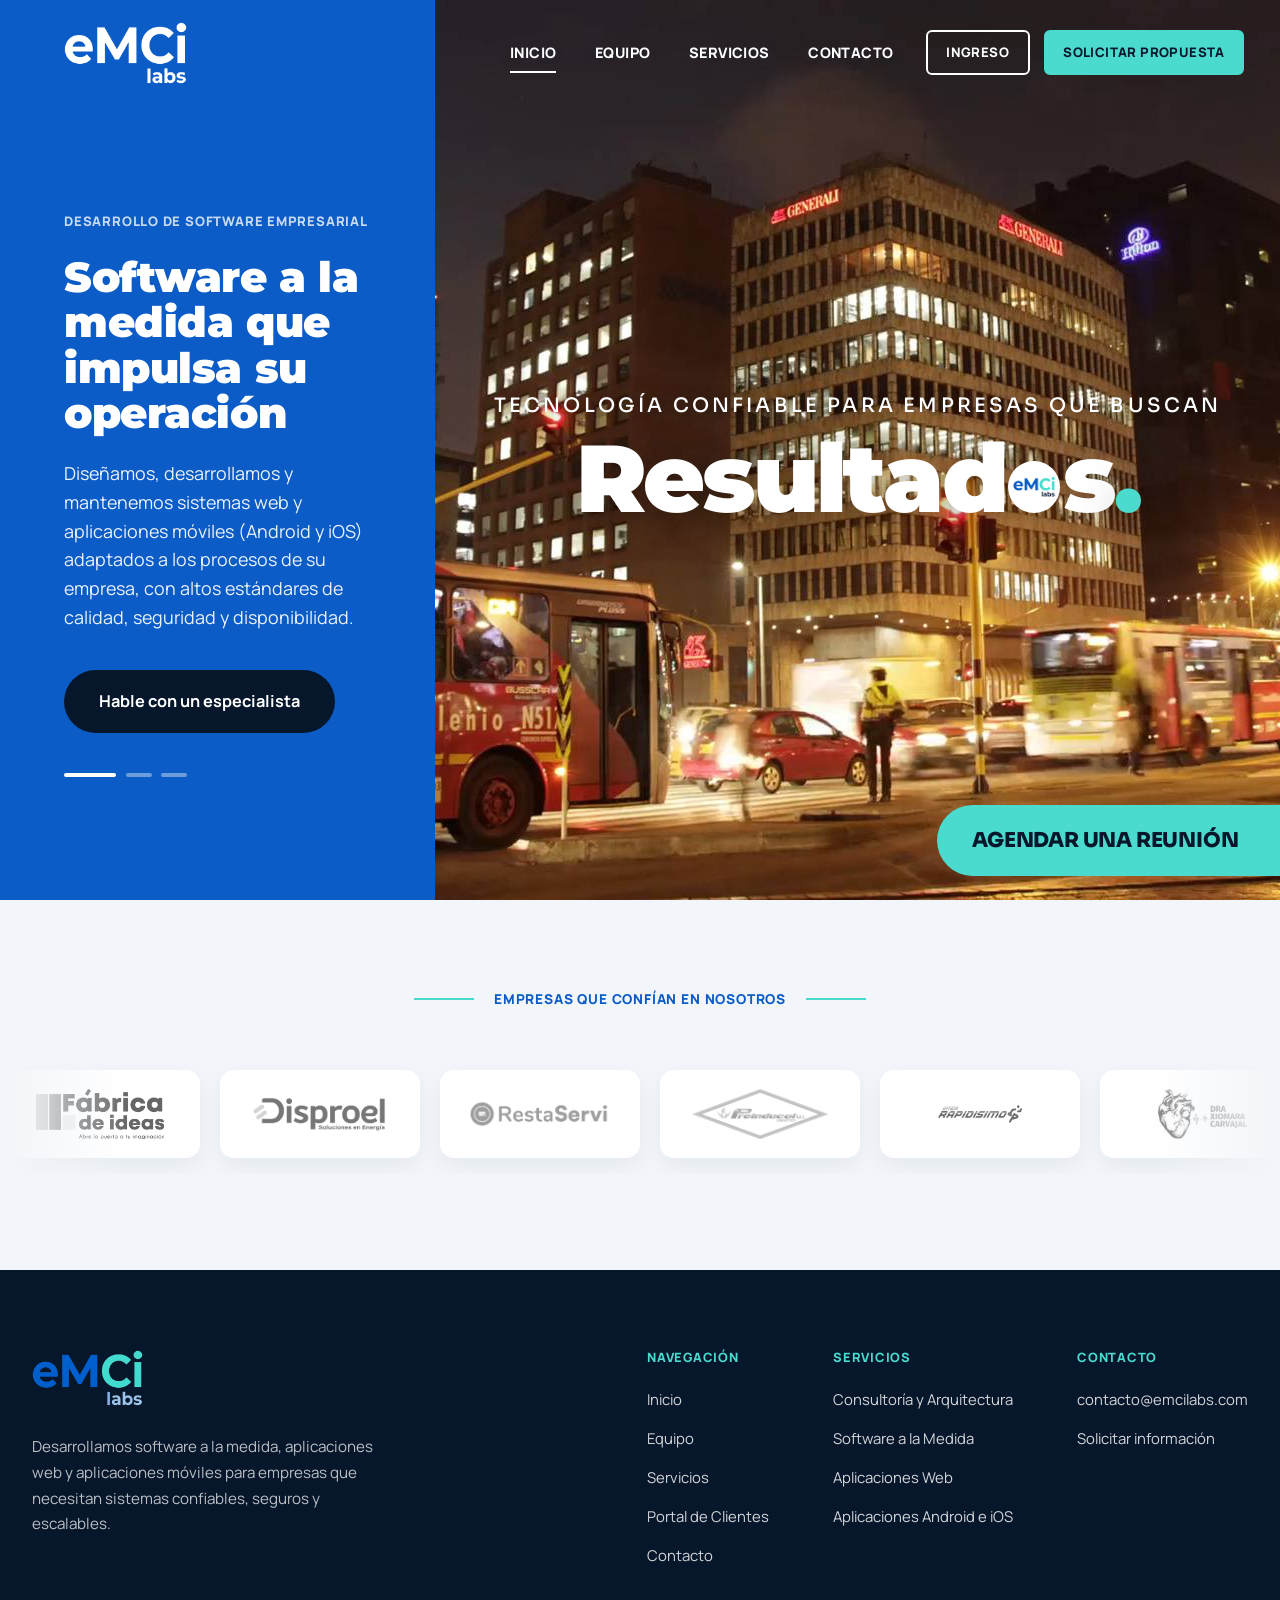
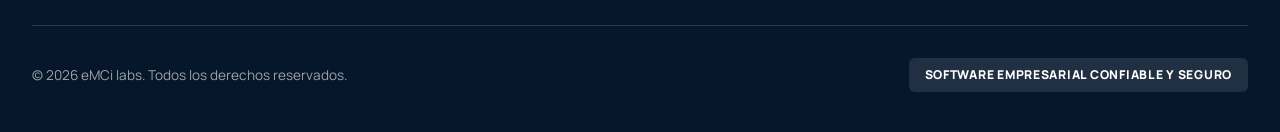
==== commit 413f50b8: "3" ====
--- a/index.html
+++ b/index.html
@@ -12,10 +12,11 @@
   <!-- Google Fonts: Sora (display) & Manrope (texto) -->
   <link rel="preconnect" href="https://fonts.googleapis.com">
   <link rel="preconnect" href="https://fonts.gstatic.com" crossorigin>
-  <link href="https://fonts.googleapis.com/css2?family=Sora:wght@200;300;400;500;600;700&family=Manrope:wght@300;400;500;600;700;800&display=swap" rel="stylesheet">
+  <link href="https://fonts.googleapis.com/css2?family=Sora:wght@200;300;400;500;600;700&family=Manrope:wght@300;400;500;600;700;800&family=Montserrat:wght@700;800;900&display=swap" rel="stylesheet">
 
   <!-- Hoja de estilos modular -->
-  <link rel="stylesheet" href="css/styles.css">
+  <link rel="preload" as="image" href="assets/images/posters/bogota.jpg" fetchpriority="high">
+  <link rel="stylesheet" href="css/styles.css?v=20261104c">
 </head>
 <body>
 
@@ -27,7 +28,7 @@
 
       <nav class="nav-pill-group" aria-label="Navegación principal">
         <a href="index.html" class="nav-link active">Inicio</a>
-        <a href="about.html" class="nav-link">Nosotros</a>
+        <a href="about.html" class="nav-link">Equipo</a>
         <a href="services.html" class="nav-link">Servicios</a>
         <a href="contact.html" class="nav-link">Contacto</a>
       </nav>
@@ -107,13 +108,13 @@
 
       <!-- Foto con frase protagonista; la "O" es la esfera con el logo -->
       <div class="hero-visual">
-        <video class="hero-video" autoplay muted loop playsinline preload="auto" poster="assets/images/hero-bg.jpg" aria-hidden="true">
+        <video class="hero-video" autoplay muted loop playsinline preload="auto" poster="assets/images/posters/bogota.jpg" aria-hidden="true">
           <source src="assets/video/bogota.mp4" type="video/mp4">
         </video>
         <div class="hero-statement">
           <p class="statement-kicker">Tecnología confiable para empresas que buscan</p>
           <p class="statement-word" aria-label="Resultados.">
-            <span aria-hidden="true">RESULTAD</span><span class="o-circle" aria-hidden="true"><img src="assets/images/logo-claro.png" alt="" width="800" height="396"></span><span aria-hidden="true">S<span class="statement-dot">.</span></span>
+            <span aria-hidden="true">Resultad</span><span class="o-circle" aria-hidden="true"><img src="assets/images/logo-claro.png" alt="" width="800" height="396"></span><span aria-hidden="true">s<span class="statement-dot">.</span></span>
           </p>
         </div>
       </div>
@@ -197,7 +198,7 @@
             <h5>Navegación</h5>
             <ul>
               <li><a href="index.html">Inicio</a></li>
-              <li><a href="about.html">Nosotros</a></li>
+              <li><a href="about.html">Equipo</a></li>
               <li><a href="services.html">Servicios</a></li>
               <li><a href="login.html">Portal de Clientes</a></li>
               <li><a href="contact.html">Contacto</a></li>
@@ -238,6 +239,6 @@
     <a href="https://wa.me/573143881262?text=Hola%2C%20quisiera%20agendar%20una%20reuni%C3%B3n%20con%20eMCi%20labs." class="fc-primary" target="_blank" rel="noopener">Agendar una reunión</a>
   </div>
 
-  <script defer src="js/main.js"></script>
+  <script defer src="js/main.js?v=20261104c"></script>
 </body>
 </html>
--- a/css/styles.css
+++ b/css/styles.css
@@ -3,14 +3,14 @@
    Importing each module cleanly and separately
    ========================================================================== */
 
-@import './variables.css';
-@import './base.css';
-@import './navbar.css';
-@import './hero.css';
-@import './clients.css';
-@import './about.css';
-@import './services.css';
-@import './contact.css';
-@import './footer.css';
-@import './portal.css';
-@import './presentations.css';
+@import './variables.css?v=20261104c';
+@import './base.css?v=20261104c';
+@import './navbar.css?v=20261104c';
+@import './hero.css?v=20261104c';
+@import './clients.css?v=20261104c';
+@import './about.css?v=20261104c';
+@import './services.css?v=20261104c';
+@import './contact.css?v=20261104c';
+@import './footer.css?v=20261104c';
+@import './portal.css?v=20261104c';
+@import './presentations.css?v=20261104c';
